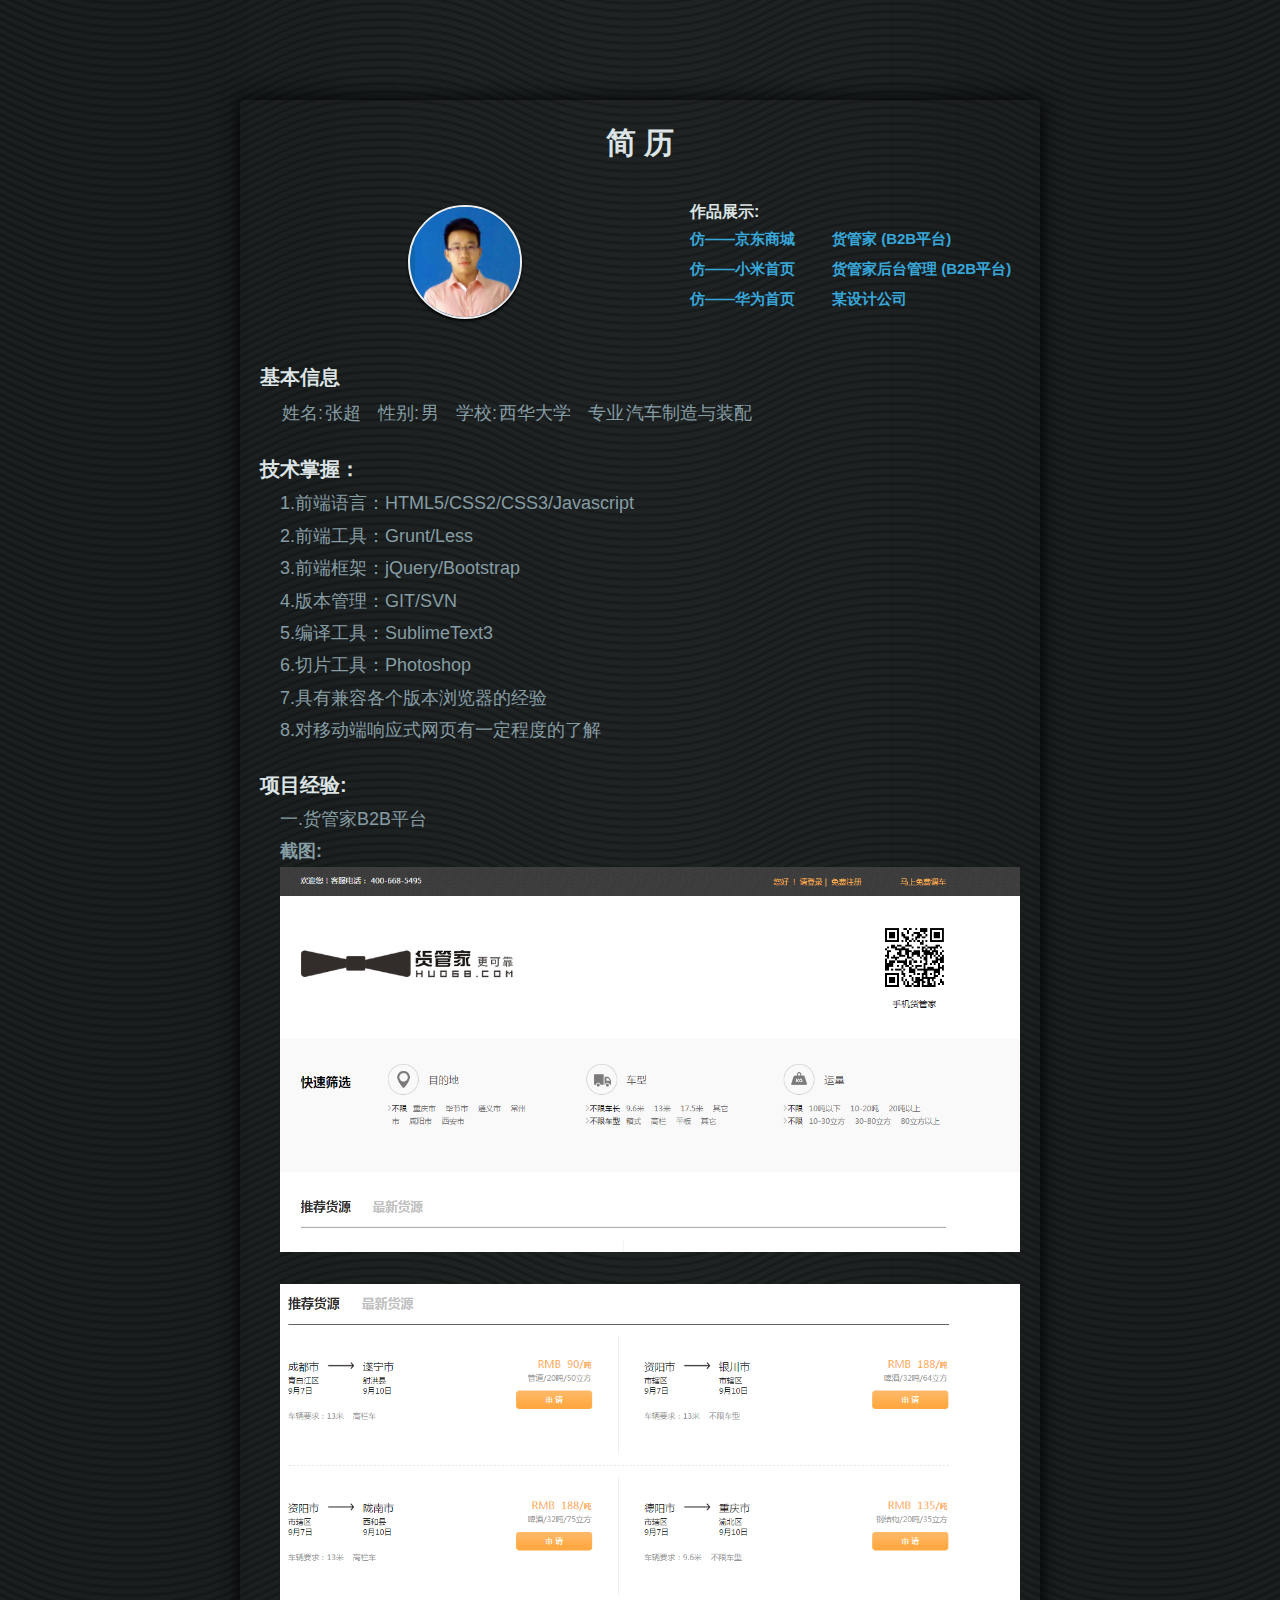
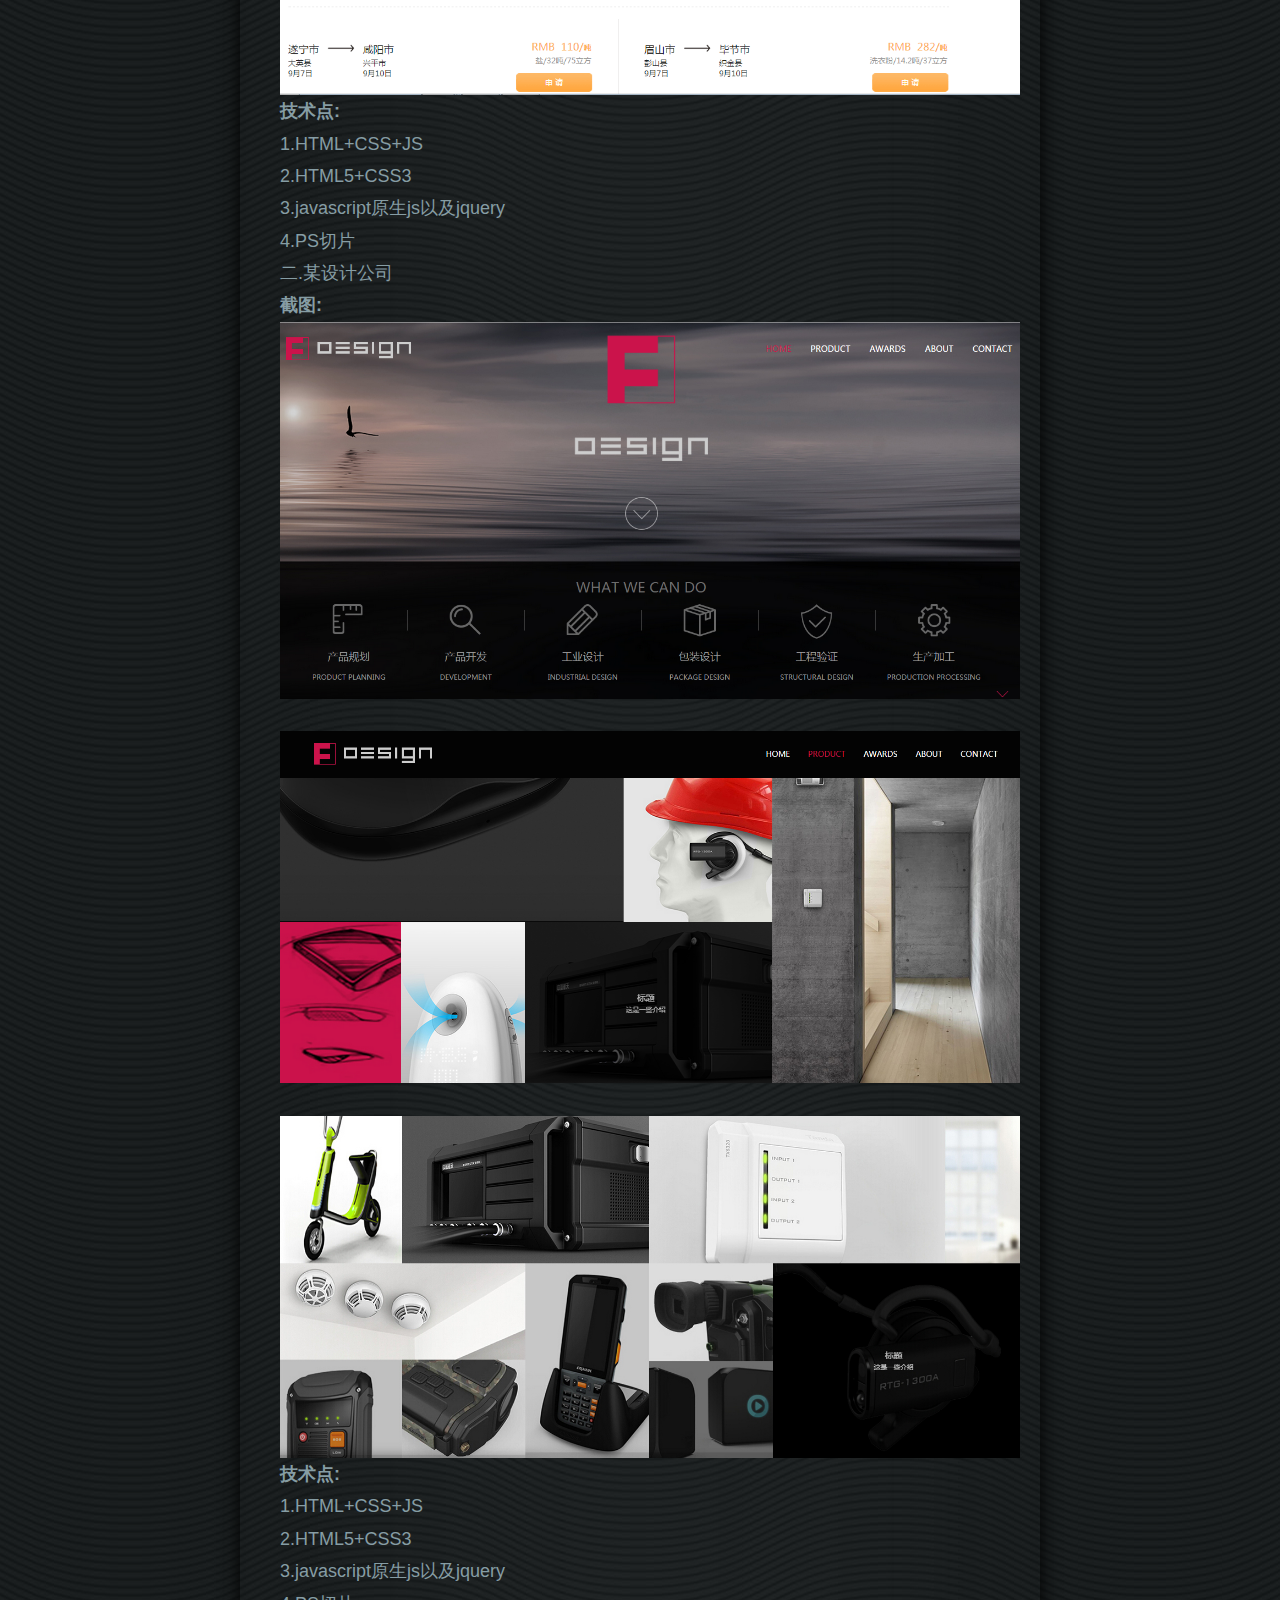
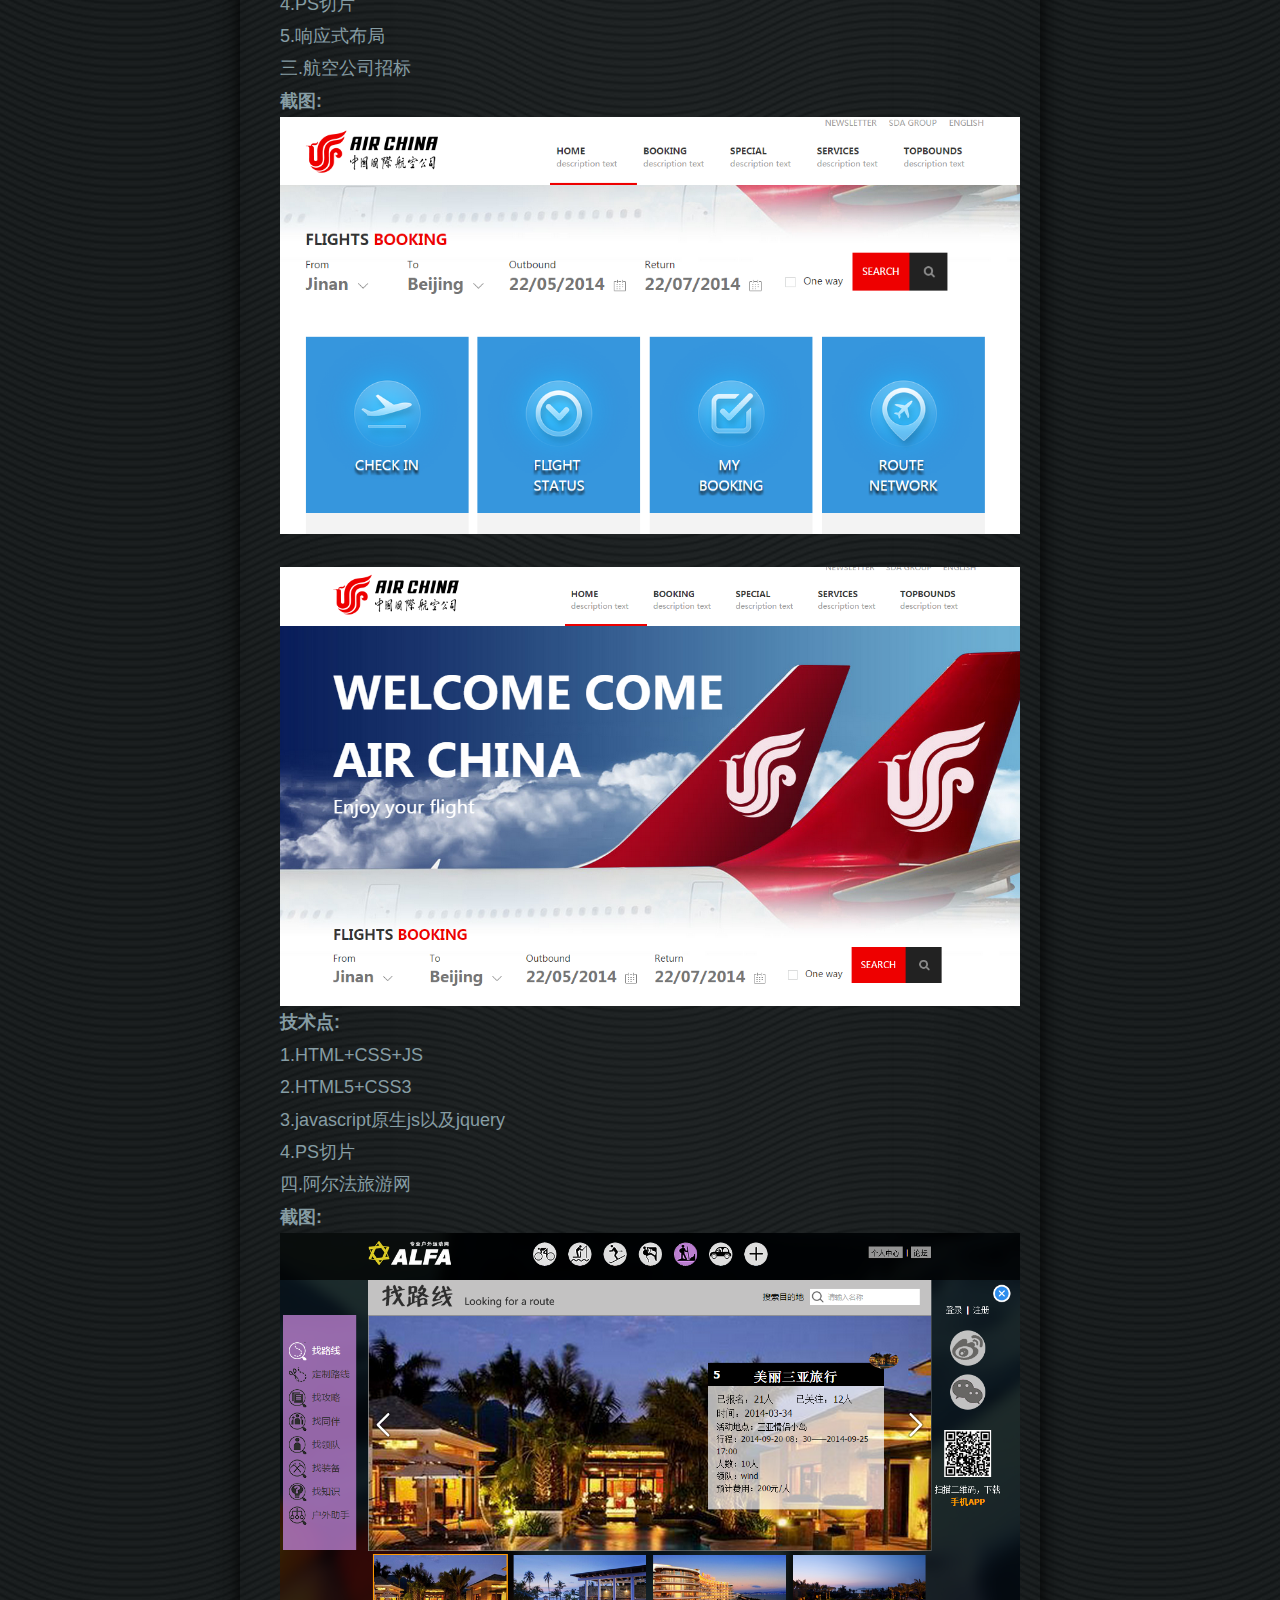
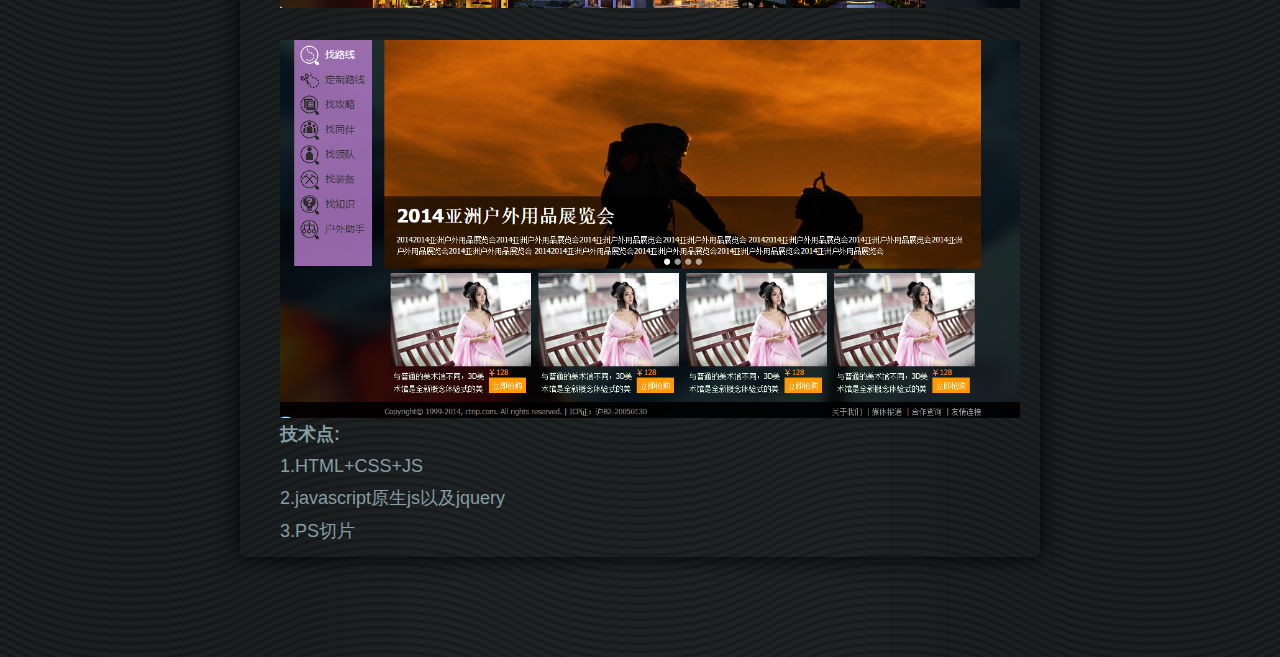
==== index.html @ 05c53ba4 "zhch的葛藤简历" ====
<!DOCTYPE html>
<html lang="en">

<head>
  <meta charset="UTF-8">
  <title> jonny张超--个人简历 </title>
  <link rel="shortcut icon" href="./img/www.ico">
  <link rel="stylesheet" href="./css/index.css"></head>
<body>
  <div class="conment">
  <h2 class="main-title text-center"> 简 历 </h2>
    <div class="top-outer">
      <div class="lside">
        <div class="photo-outer tran">
          <img class="myphoto" src="img/zhch.jpg" alt=""></div>
      </div>
      <div class="rside clearfix">
        <h4>作品展示:</h4>
        <dl class="zuo-list ">
          <dd class="l-item">
            <a class="tran" href="view/JD.html">仿——京东商城</a>
          </dd>
          <dd class="l-item">
            <a class="tran" href="view/m1.html">仿——小米首页</a>
          </dd>
          <dd class="l-item">
            <a class="tran" href="view/huawei.html">仿——华为首页</a>
          </dd>
        </dl>
         <dl class="right-list ">
           <dd class="l-item">
            <a class="tran" href="http://www.huo68.com/index.htm">货管家 (B2B平台)</a>
          </dd>
          <dd class="l-item">
            <a class="tran" href="http://www.huo68.com:8089/login.htm">货管家后台管理 (B2B平台)</a>
          </dd>
          <dd class="l-item">
            <a class="tran" href="view/FT.html">某设计公司</a>
          </dd>
        </dl>
      </div>
    </div>
    <div class="my-intr-content">
      <div class="base-info text">
        <h3>基本信息</h3>
        <table>
          <tr>
            <td>姓名:</td>
            <td>张超</td>
            <td>&nbsp&nbsp&nbsp性别:</td>
            <td>男</td>
            <td>&nbsp&nbsp&nbsp学校:</td>
            <td>西华大学</td>
            <td>&nbsp&nbsp&nbsp专业</td>
            <td>汽车制造与装配</td>
          </tr>
         <!--  <tr>
            <td>性别：</td>
            <td>男</td>
          </tr>
          <tr>
            <td>学校：</td>
            <td>西华大学</td>
          </tr>
          <tr>
            <td>专业：</td>
            <td>汽车制造与装配</td>
          </tr> -->
        </table>
      </div>
      <div class="skill-info text">
        <h3>技术掌握：</h3>
        <ul class="info-list">
          <li>1.前端语言：HTML5/CSS2/CSS3/Javascript</li>
          <li>2.前端工具：Grunt/Less</li>
          <li>3.前端框架：jQuery/Bootstrap</li>
          <li>4.版本管理：GIT/SVN</li>
          <li>5.编译工具：SublimeText3</li>
          <li>6.切片工具：Photoshop</li>
          <li>7.具有兼容各个版本浏览器的经验</li>
          <li>8.对移动端响应式网页有一定程度的了解</li>
        </ul>
      </div>
      <div class="project-info text">
        <h3>项目经验:</h3>
        <ul class="info-list">
          <li>
            一.货管家B2B平台
            <br> <strong>截图:</strong>
            <p><img src="./img/huo.png" alt=""> 
            <br>
            <img src="./img/huo1.png" alt=""></p> <strong>技术点:</strong>
            <p>1.HTML+CSS+JS <br>
            2.HTML5+CSS3 <br>
            3.javascript原生js以及jquery <br>
            4.PS切片</p>
          </li> 
           <li>
            二.某设计公司
            <br> <strong>截图:</strong>
            <p><img src="./img/F.png" alt=""> 
            <br>
            <img src="./img/F1.png" alt="">
            <br>
            <img src="./img/F2.jpg" alt=""></p> <strong>技术点:</strong>
            <p>1.HTML+CSS+JS <br>
            2.HTML5+CSS3 <br>
            3.javascript原生js以及jquery <br>
            4.PS切片<br>
            5.响应式布局
            </p>
          </li>
           <li>
            三.航空公司招标
            <br> <strong>截图:</strong>
            <p><img src="./img/e1.png" alt=""> 
            <br>
            <img src="./img/e2.png" alt=""></p> <strong>技术点:</strong>
            <p>1.HTML+CSS+JS <br>
            2.HTML5+CSS3 <br>
            3.javascript原生js以及jquery <br>
            4.PS切片</p>
          </li>
          <li>
            四.阿尔法旅游网<br>
            <strong>截图:</strong>
            <p>
            <img src="./img/e3.png" alt=""> 
            <br> 
            <img src="./img/e4.png" alt=""></p>
            <strong>技术点:</strong>
            <p>1.HTML+CSS+JS <br>
            2.javascript原生js以及jquery <br>
            3.PS切片
            </p>
          </li>
        </ul>
      </div>
    </div>
  </div>
  <script type="text/javascript" src="./js/index.js"></script>
</body>
</html>
---- css/index.css ----
* {
  padding: 0;
  margin: 0;
}
body {
  font-family: "Microsoft YaHei";
  background: url(../img/bg.jpg) center repeat;
  color: #869da4;
  font: 12px/1.5 Arial, Helvetica, sans-serif;
}
ul,
li,
ol,
dl,
dt,
dd {
  list-style: none;
}
h1,h2,h3,h4,h5,h6{
  color:#dde4e5;
}
h3{
  font-size: 20px;
}
h4{
  font-size: 16px;
}
.conment {
  position: relative;
  width: 800px;
  margin: 100px auto;
  position: relative;
 /* background: #fff;*/
 /* background: rgba(255, 255, 255, 0.8);*/
  border-radius: 5px;
  box-shadow: 0px 0px 20px #000;
}
.top-outer {
  overflow: hidden;
  /*padding-right: 200px;*/
  padding-right: 350px;

}
.lside {
  padding: 30px 0;
}
.rside {
  position: absolute;
  left: 450px;
  top: 100px;
  width: 360px;
}
.text {
  padding: 10px 20px 10px;
  font-size: 18px;
  font-weight: 500;
  line-height: 1.8;
}
.text ul{
  padding-left: 20px;
}
.text img{
  display: block;
  width: 100%;
  height: auto;
}
.text img:hover{


}
/* me */
.photo-outer {
  width: 110px;
  height: 110px;
  margin: 0 auto;
  border-radius: 100%;
  border: 2px solid #eeeeee;
  box-shadow: 0 2px 3px #000;
  overflow: hidden;
  background: #1066ae;
}
.photo-outer:hover{
  box-shadow: 0 0 10px #efe52d;
}
.tran{
  -webkit-transition:all 1s;
  -moz-transition:all 1s;
  transition:all 1s;
}
.tran:hover{
  -webkit-transition:all 1s;
  -moz-transition:all 1s;
  transition:all 1s;
}
.myphoto {
  display: block;
  width: 100%;
  padding-left: 5px;
  height: auto;
}


.rside h3 {
  padding: 30px 0 10px 0;
}
.rside .zuo-list {
  /*position: relative;
  padding: 5px 0 20px 20px;*/
  float: left;
  width: 142px;
}
.rside .right-list {
  /*position: relative;
  padding: 5px 0 20px 20px;*/
  float: left;
  width: 182px;
}
.rside .l-item {
  line-height: 2;
}
.rside .l-item a {
  text-decoration: none;
  font-size: 15px;
  color: #37a7da;
  font-weight: 600;
}
.rside .l-item a:hover {
  color: #ffffff;
}
.base-info table{
  padding-left: 20px;
}
.text-left{
  text-align:left;
}
.text-center{
text-align:center;
}
.text-right{
text-align:right;
}

.main-title{
padding:20px 0 10px;
font-size:30px;
}
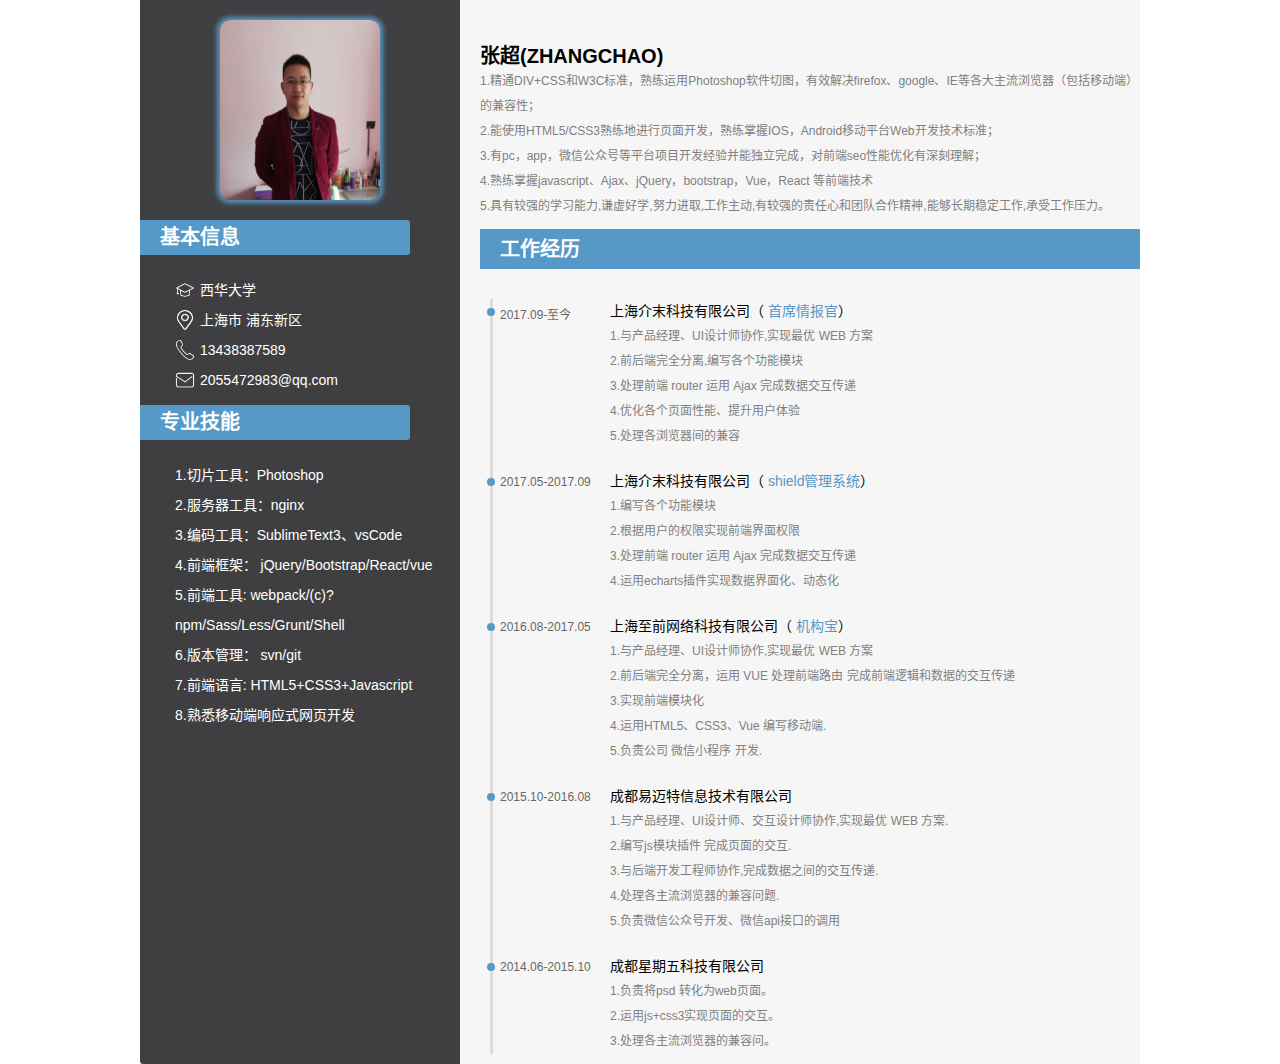
==== commit d22f864a: "update" ====
--- a/index.html
+++ b/index.html
@@ -1,143 +1,99 @@
-<!DOCTYPE html>
-<html lang="en">
-
-<head>
-  <meta charset="UTF-8">
-  <title> jonny张超--个人简历 </title>
-  <link rel="shortcut icon" href="./img/www.ico">
-  <link rel="stylesheet" href="./css/index.css"></head>
-<body>
-  <div class="conment">
-  <h2 class="main-title text-center"> 简 历 </h2>
-    <div class="top-outer">
-      <div class="lside">
-        <div class="photo-outer tran">
-          <img class="myphoto" src="img/zhch.jpg" alt=""></div>
-      </div>
-      <div class="rside clearfix">
-        <h4>作品展示:</h4>
-        <dl class="zuo-list ">
-          <dd class="l-item">
-            <a class="tran" href="view/JD.html">仿——京东商城</a>
-          </dd>
-          <dd class="l-item">
-            <a class="tran" href="view/m1.html">仿——小米首页</a>
-          </dd>
-          <dd class="l-item">
-            <a class="tran" href="view/huawei.html">仿——华为首页</a>
-          </dd>
-        </dl>
-         <dl class="right-list ">
-           <dd class="l-item">
-            <a class="tran" href="http://www.huo68.com/index.htm">货管家 (B2B平台)</a>
-          </dd>
-          <dd class="l-item">
-            <a class="tran" href="http://www.huo68.com:8089/login.htm">货管家后台管理 (B2B平台)</a>
-          </dd>
-          <dd class="l-item">
-            <a class="tran" href="view/FT.html">某设计公司</a>
-          </dd>
-        </dl>
-      </div>
-    </div>
-    <div class="my-intr-content">
-      <div class="base-info text">
-        <h3>基本信息</h3>
-        <table>
-          <tr>
-            <td>姓名:</td>
-            <td>张超</td>
-            <td>&nbsp&nbsp&nbsp性别:</td>
-            <td>男</td>
-            <td>&nbsp&nbsp&nbsp学校:</td>
-            <td>西华大学</td>
-            <td>&nbsp&nbsp&nbsp专业</td>
-            <td>汽车制造与装配</td>
-          </tr>
-         <!--  <tr>
-            <td>性别：</td>
-            <td>男</td>
-          </tr>
-          <tr>
-            <td>学校：</td>
-            <td>西华大学</td>
-          </tr>
-          <tr>
-            <td>专业：</td>
-            <td>汽车制造与装配</td>
-          </tr> -->
-        </table>
-      </div>
-      <div class="skill-info text">
-        <h3>技术掌握：</h3>
-        <ul class="info-list">
-          <li>1.前端语言：HTML5/CSS2/CSS3/Javascript</li>
-          <li>2.前端工具：Grunt/Less</li>
-          <li>3.前端框架：jQuery/Bootstrap</li>
-          <li>4.版本管理：GIT/SVN</li>
-          <li>5.编译工具：SublimeText3</li>
-          <li>6.切片工具：Photoshop</li>
-          <li>7.具有兼容各个版本浏览器的经验</li>
-          <li>8.对移动端响应式网页有一定程度的了解</li>
-        </ul>
-      </div>
-      <div class="project-info text">
-        <h3>项目经验:</h3>
-        <ul class="info-list">
-          <li>
-            一.货管家B2B平台
-            <br> <strong>截图:</strong>
-            <p><img src="./img/huo.png" alt=""> 
-            <br>
-            <img src="./img/huo1.png" alt=""></p> <strong>技术点:</strong>
-            <p>1.HTML+CSS+JS <br>
-            2.HTML5+CSS3 <br>
-            3.javascript原生js以及jquery <br>
-            4.PS切片</p>
-          </li> 
-           <li>
-            二.某设计公司
-            <br> <strong>截图:</strong>
-            <p><img src="./img/F.png" alt=""> 
-            <br>
-            <img src="./img/F1.png" alt="">
-            <br>
-            <img src="./img/F2.jpg" alt=""></p> <strong>技术点:</strong>
-            <p>1.HTML+CSS+JS <br>
-            2.HTML5+CSS3 <br>
-            3.javascript原生js以及jquery <br>
-            4.PS切片<br>
-            5.响应式布局
-            </p>
-          </li>
-           <li>
-            三.航空公司招标
-            <br> <strong>截图:</strong>
-            <p><img src="./img/e1.png" alt=""> 
-            <br>
-            <img src="./img/e2.png" alt=""></p> <strong>技术点:</strong>
-            <p>1.HTML+CSS+JS <br>
-            2.HTML5+CSS3 <br>
-            3.javascript原生js以及jquery <br>
-            4.PS切片</p>
-          </li>
-          <li>
-            四.阿尔法旅游网<br>
-            <strong>截图:</strong>
-            <p>
-            <img src="./img/e3.png" alt=""> 
-            <br> 
-            <img src="./img/e4.png" alt=""></p>
-            <strong>技术点:</strong>
-            <p>1.HTML+CSS+JS <br>
-            2.javascript原生js以及jquery <br>
-            3.PS切片
-            </p>
-          </li>
-        </ul>
-      </div>
-    </div>
-  </div>
-  <script type="text/javascript" src="./js/index.js"></script>
-</body>
-</html>
+<!DOCTYPE html>
+<html lang="zh-CN">
+
+<head>
+	<meta charset="UTF-8">
+	<meta content="width=device-width,initial-scale=1.0,maximum-scale=1.0,user-scalable=no" name="viewport">
+	<meta content="yes" name="apple-mobile-web-app-capable">
+	<meta content="black" name="apple-mobile-web-app-status-bar-style">
+	<meta content="telephone=no" name="format-detection">
+	<meta content="email=no" name="format-detection">
+	<meta http-equiv="X-UA-Compatible" content="ie=edge">
+	<title>个人简历-张超-前端开发工程师</title>
+	<link rel="stylesheet" href="./css/index.css">
+</head>
+
+<body>
+	<div class="wrap clearfix">
+		<div class="left">
+			<div class="user">
+				<img src="./images/zhch.jpg" alt="">
+			</div>
+			<h3>基本信息</h3>
+			<div class="info school">西华大学</div>
+			<div class="info adress">上海市 浦东新区</div>
+			<div class="info phone">13438387589</div>
+			<div class="info email">2055472983@qq.com</div>
+			<h3>专业技能</h3>
+			<ul>
+				<li>1.切片工具：Photoshop</li>
+				<li>2.服务器工具：nginx</li>
+				<li>3.编码工具：SublimeText3、vsCode</li>
+				<li>4.前端框架： jQuery/Bootstrap/React/vue</li>
+				<li>5.前端工具: webpack/(c)?npm/Sass/Less/Grunt/Shell</li>
+				<li>6.版本管理： svn/git</li>
+				<li>7.前端语言: HTML5+CSS3+Javascript</li>
+				<li>8.熟悉移动端响应式网页开发</li>
+			</ul>
+		</div>
+		<div class="right">
+			<h2>张超(ZHANGCHAO)</h2>
+			<p>1.精通DIV+CSS和W3C标准，熟练运用Photoshop软件切图，有效解决firefox、google、IE等各大主流浏览器（包括移动端）的兼容性；</p>
+			<p>2.能使用HTML5/CSS3熟练地进行页面开发，熟练掌握IOS，Android移动平台Web开发技术标准；</p>
+			<p>3.有pc，app，微信公众号等平台项目开发经验并能独立完成，对前端seo性能优化有深刻理解；</p>
+			<p>4.熟练掌握javascript、Ajax、jQuery，bootstrap，Vue，React 等前端技术 </p>
+			<p>5.具有较强的学习能力,谦虚好学,努力进取,工作主动,有较强的责任心和团队合作精神,能够长期稳定工作,承受工作压力。</p>
+			<h3>工作经历</h3>
+			<div class="experience">
+				<div class="vertical"></div>
+				<div class="items">
+					<time>2017.09-至今</time>
+					<p class="title">上海介末科技有限公司（
+						<a href="https://cio.group/">首席情报官</a>）</p>
+					<p>1.与产品经理、UI设计师协作,实现最优 WEB 方案</p>
+					<p>2.前后端完全分离,编写各个功能模块</p>
+					<p>3.处理前端 router 运用 Ajax 完成数据交互传递</p>
+					<p>4.优化各个页面性能、提升用户体验</p>
+					<p>5.处理各浏览器间的兼容</p>
+				</div>
+				<div class="items">
+					<time>2017.05-2017.09</time>
+					<p class="title">上海介末科技有限公司（
+						<a href="https://shield.gemdata.net/login">shield管理系统</a>）</p>
+					<p>1.编写各个功能模块</p>
+					<p>2.根据用户的权限实现前端界面权限</p>
+					<p>3.处理前端 router 运用 Ajax 完成数据交互传递</p>
+					<p>4.运用echarts插件实现数据界面化、动态化</p>
+				</div>
+				<div class="items">
+					<time>2016.08-2017.05</time>
+					<p class="title">上海至前网络科技有限公司（
+						<a href="http://www.51jigoubao.com/jgb-web/index">机构宝</a>）</p>
+					<p>1.与产品经理、UI设计师协作,实现最优 WEB 方案</p>
+					<p>2.前后端完全分离，运用 VUE 处理前端路由 完成前端逻辑和数据的交互传递</p>
+					<p>3.实现前端模块化</p>
+					<p>4.运用HTML5、CSS3、Vue 编写移动端.</p>
+					<p>5.负责公司 微信小程序 开发.</p>
+			</div>
+			<div class="items">
+				<time>2015.10-2016.08</time>
+				<p class="title">成都易迈特信息技术有限公司</p>
+				<p>1.与产品经理、UI设计师、交互设计师协作,实现最优 WEB 方案.</p> 
+				<p>2.编写js模块插件 完成页面的交互.</p> 
+				<p>3.与后端开发工程师协作,完成数据之间的交互传递.</p> 
+				<p>4.处理各主流浏览器的兼容问题.</p>
+				<p>5.负责微信公众号开发、微信api接口的调用</p>
+			</div>
+			<div class="items">
+				<time>2014.06-2015.10</time>
+				<p class="title">成都星期五科技有限公司</p>
+				<p>1.负责将psd 转化为web页面。</p>
+				<p>2.运用js+css3实现页面的交互。</p>
+				<p>3.处理各主流浏览器的兼容问。</p>
+			</div>
+		</div>
+	</div>
+	</div>
+</body>
+
+</html>--- a/css/index.css
+++ b/css/index.css
@@ -2,145 +2,328 @@
   padding: 0;
   margin: 0;
 }
+.clearfix {
+  zoom: 1;
+}
+.clearfix:after {
+  display: block;
+  content: '';
+  height: 0;
+  clear: both;
+}
 body {
-  font-family: "Microsoft YaHei";
-  background: url(../img/bg.jpg) center repeat;
-  color: #869da4;
-  font: 12px/1.5 Arial, Helvetica, sans-serif;
-}
-ul,
-li,
-ol,
-dl,
-dt,
-dd {
-  list-style: none;
-}
-h1,h2,h3,h4,h5,h6{
-  color:#dde4e5;
-}
-h3{
+  font-size: 12px;
+  font-family: 'Microsoft YaHei', 'Helvetica Neue', Helvetica, 'PingFang SC', sans-serif;
+}
+.wrap {
+  width: 1000px;
+  margin: 0px auto;
+  border-radius: 3px;
+  background: #3f3f41;
+}
+.wrap .left {
+  width: 320px;
+  float: left;
+  background: #3f3f41;
+  height: 100vh;
+}
+.wrap .left .user {
+  border-radius: 10px;
+  width: 160px;
+  height: 180px;
+  margin: 20px auto;
+  box-shadow: 0px 0px 5px 3px #5698c7;
+  overflow: hidden;
+}
+.wrap .left .user img {
+  width: 100%;
+  height: 100%;
+}
+.wrap .left h3 {
+  background: #5698c7;
+  font-weight: bold;
+  width: 250px;
+  padding-left: 20px;
+  color: #ffffff;
   font-size: 20px;
-}
-h4{
-  font-size: 16px;
-}
-.conment {
+  line-height: 35px;
+  margin-bottom: 20px;
+  margin-top: 10px;
+  border-top-right-radius: 3px;
+  border-bottom-right-radius: 3px;
+}
+.wrap .left .info {
+  padding-left: 60px;
+  line-height: 30px;
+  color: #ffffff;
+  font-size: 14px;
+}
+.wrap .left .info.school {
+  background: url('../images/school.png') no-repeat;
+  background-size: 20px 20px;
+  background-position: 35px 5px;
+}
+.wrap .left .info.career {
+  background: url('../images/career.png') no-repeat;
+  background-size: 20px 20px;
+  background-position: 35px 5px;
+}
+.wrap .left .info.adress {
+  background: url('../images/adress.png') no-repeat;
+  background-size: 20px 20px;
+  background-position: 35px 5px;
+}
+.wrap .left .info.phone {
+  background: url('../images/phone.png') no-repeat;
+  background-size: 20px 20px;
+  background-position: 35px 5px;
+}
+.wrap .left .info.email {
+  background: url('../images/email.png') no-repeat;
+  background-size: 20px 20px;
+  background-position: 35px 5px;
+}
+.wrap .left li {
+  padding-left: 35px;
+  line-height: 30px;
+  color: #ffffff;
+  font-size: 14px;
+}
+.wrap .right {
+  width: 680px;
+  min-height: 100vh;
+  float: left;
+  box-sizing: border-box;
+  padding-top: 40px;
+  background: #f6f6f6;
+  padding-left: 20px;
+}
+.wrap .right h2 {
+  font-size: 20px;
+  color: #000000;
+}
+.wrap .right p {
+  line-height: 25px;
+  font-size: 12px;
+  color: #808080;
+}
+.wrap .right h3 {
+  background: #5698c7;
+  font-weight: bold;
+  padding-left: 20px;
+  color: #ffffff;
+  font-size: 20px;
+  line-height: 40px;
+  margin-bottom: 30px;
+  margin-top: 10px;
+}
+.wrap .right .experience {
   position: relative;
-  width: 800px;
-  margin: 100px auto;
+}
+.wrap .right .experience .vertical {
+  width: 3px;
+  height: 100%;
+  background: #ddd;
+  position: absolute;
+  left: 10px;
+  top: 0;
+}
+.wrap .right .experience .items {
+  padding-left: 130px;
   position: relative;
- /* background: #fff;*/
- /* background: rgba(255, 255, 255, 0.8);*/
-  border-radius: 5px;
-  box-shadow: 0px 0px 20px #000;
-}
-.top-outer {
-  overflow: hidden;
-  /*padding-right: 200px;*/
-  padding-right: 350px;
-
-}
-.lside {
-  padding: 30px 0;
-}
-.rside {
+  margin-top: 20px;
+  margin-bottom: 10px;
+}
+.wrap .right .experience .items .title {
+  color: #000;
+  font-size: 14px;
+}
+.wrap .right .experience .items .title a {
+  color: #5698c7;
+  text-decoration: none;
+}
+.wrap .right .experience .items .title a:hover {
+  text-decoration: underline;
+}
+.wrap .right .experience .items time {
   position: absolute;
-  left: 450px;
-  top: 100px;
-  width: 360px;
-}
-.text {
-  padding: 10px 20px 10px;
-  font-size: 18px;
-  font-weight: 500;
-  line-height: 1.8;
-}
-.text ul{
-  padding-left: 20px;
-}
-.text img{
+  left: 20px;
+  top: 6px;
+  color: #666;
+}
+.wrap .right .experience .items time:before {
+  content: ' ';
   display: block;
-  width: 100%;
-  height: auto;
-}
-.text img:hover{
-
-
-}
-/* me */
-.photo-outer {
-  width: 110px;
-  height: 110px;
-  margin: 0 auto;
+  width: 8px;
+  height: 8px;
   border-radius: 100%;
-  border: 2px solid #eeeeee;
-  box-shadow: 0 2px 3px #000;
-  overflow: hidden;
-  background: #1066ae;
-}
-.photo-outer:hover{
-  box-shadow: 0 0 10px #efe52d;
-}
-.tran{
-  -webkit-transition:all 1s;
-  -moz-transition:all 1s;
-  transition:all 1s;
-}
-.tran:hover{
-  -webkit-transition:all 1s;
-  -moz-transition:all 1s;
-  transition:all 1s;
-}
-.myphoto {
-  display: block;
-  width: 100%;
-  padding-left: 5px;
-  height: auto;
-}
-
-
-.rside h3 {
-  padding: 30px 0 10px 0;
-}
-.rside .zuo-list {
-  /*position: relative;
-  padding: 5px 0 20px 20px;*/
-  float: left;
-  width: 142px;
-}
-.rside .right-list {
-  /*position: relative;
-  padding: 5px 0 20px 20px;*/
-  float: left;
-  width: 182px;
-}
-.rside .l-item {
-  line-height: 2;
-}
-.rside .l-item a {
-  text-decoration: none;
-  font-size: 15px;
-  color: #37a7da;
-  font-weight: 600;
-}
-.rside .l-item a:hover {
-  color: #ffffff;
-}
-.base-info table{
-  padding-left: 20px;
-}
-.text-left{
-  text-align:left;
-}
-.text-center{
-text-align:center;
-}
-.text-right{
-text-align:right;
-}
-
-.main-title{
-padding:20px 0 10px;
-font-size:30px;
-}
+  background: #5698c7;
+  position: absolute;
+  left: -13px;
+  top: 3px;
+}
+@media screen and (max-width: 414px) {
+  .wrap {
+    width: 100%;
+    margin: 0px;
+    border-radius: 3px;
+    background: #3f3f41;
+  }
+  .wrap .left {
+    background: #3f3f41;
+    width: 100%;
+    height: auto;
+    padding-bottom: 20px;
+  }
+  .wrap .left .user {
+    border-radius: 100%;
+    width: 80px;
+    height: 80px;
+    margin: 20px auto;
+    box-shadow: 0px 0px 5px 3px #5698c7;
+    overflow: hidden;
+  }
+  .wrap .left .user img {
+    width: 100%;
+    height: 100%;
+  }
+  .wrap .left h3 {
+    background: #5698c7;
+    font-weight: bold;
+    width: 100%;
+    padding-left: 1rem;
+    color: #ffffff;
+    font-size: 1.1rem;
+    line-height: 2rem;
+    margin-bottom: 20px;
+    margin-top: 10px;
+    border-top-right-radius: 3px;
+    border-bottom-right-radius: 3px;
+    box-sizing: border-box;
+  }
+  .wrap .left .info {
+    padding-left: 3rem;
+    line-height: 2rem;
+    color: #ffffff;
+    font-size: 1rem;
+  }
+  .wrap .left .info.school {
+    background: url('../images/school.png') no-repeat;
+    background-size: 1.2rem 1.2rem;
+    background-position: 1rem 5px;
+  }
+  .wrap .left .info.career {
+    background: url('../images/career.png') no-repeat;
+    background-size: 1.2rem 1.2rem;
+    background-position: 1rem 5px;
+  }
+  .wrap .left .info.adress {
+    background: url('../images/adress.png') no-repeat;
+    background-size: 1.2rem 1.2rem;
+    background-position: 1rem 5px;
+  }
+  .wrap .left .info.phone {
+    background: url('../images/phone.png') no-repeat;
+    background-size: 1.2rem 1.2rem;
+    background-position: 1rem 5px;
+  }
+  .wrap .left .info.email {
+    background: url('../images/email.png') no-repeat;
+    background-size: 1.2rem 1.2rem;
+    background-position: 1rem 5px;
+  }
+  .wrap .left li {
+    padding-left: 1.2rem;
+    line-height: 2rem;
+    color: #ffffff;
+    font-size: 1rem;
+  }
+  .wrap .right {
+    padding: 0;
+    padding-top: 1rem;
+    background: #f6f6f6;
+    width: 100%;
+  }
+  .wrap .right h2 {
+    font-size: 20px;
+    color: #000000;
+    display: none;
+  }
+  .wrap .right p {
+    line-height: 1.5rem;
+    font-size: .8rem;
+    color: #808080;
+    display: none;
+  }
+  .wrap .right h3 {
+    background: #5698c7;
+    font-weight: bold;
+    width: 100%;
+    color: #ffffff;
+    font-size: 1.1rem;
+    line-height: 2rem;
+    margin-bottom: 5px;
+    margin-top: 5px;
+    padding-left: .5rem;
+    box-sizing: border-box;
+  }
+  .wrap .right .experience {
+    position: relative;
+  }
+  .wrap .right .experience .vertical {
+    width: 3px;
+    height: 100%;
+    background: #ddd;
+    position: absolute;
+    left: 10px;
+    top: 0;
+  }
+  .wrap .right .experience .items {
+    padding-left: 3rem;
+    position: relative;
+    margin-top: 20px;
+    margin-bottom: 10px;
+    padding-top: 2rem;
+  }
+  .wrap .right .experience .items p {
+    display: block;
+  }
+  .wrap .right .experience .items .title {
+    color: #000;
+    font-size: 14px;
+  }
+  .wrap .right .experience .items .title a {
+    color: #5698c7;
+    text-decoration: none;
+  }
+  .wrap .right .experience .items .title a:hover {
+    text-decoration: underline;
+  }
+  .wrap .right .experience .items time {
+    position: absolute;
+    left: 20px;
+    top: 6px;
+    color: #666;
+  }
+  .wrap .right .experience .items time:before {
+    content: ' ';
+    display: block;
+    width: 8px;
+    height: 8px;
+    border-radius: 100%;
+    background: #5698c7;
+    position: absolute;
+    left: -13px;
+    top: 3px;
+  }
+}
+@media screen and (min-width: 320px) {
+  html {
+    font-size: 14px;
+  }
+}
+@media screen and (min-width: 360px) {
+  html {
+    font-size: 16px;
+  }
+}
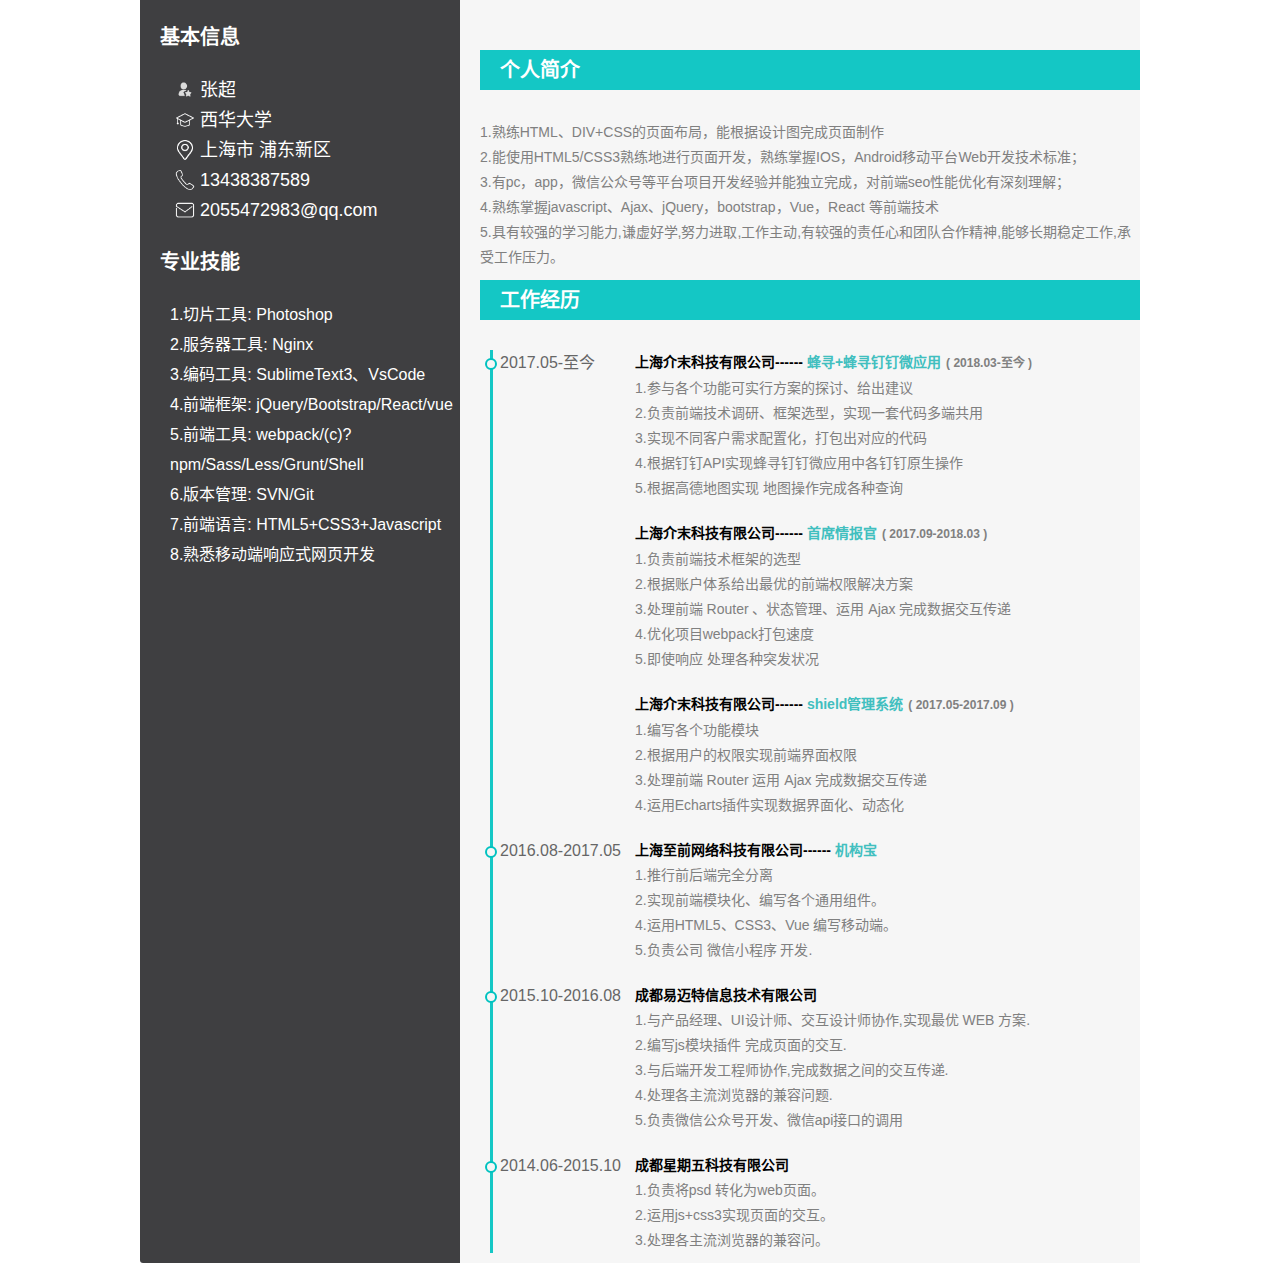
==== commit 2e99470e: "update" ====
--- a/index.html
+++ b/index.html
@@ -16,63 +16,73 @@
 <body>
 	<div class="wrap clearfix">
 		<div class="left">
-			<div class="user">
-				<img src="./images/zhch.jpg" alt="">
-			</div>
 			<h3>基本信息</h3>
+			<div class="info name">张超</div>
 			<div class="info school">西华大学</div>
 			<div class="info adress">上海市 浦东新区</div>
 			<div class="info phone">13438387589</div>
 			<div class="info email">2055472983@qq.com</div>
 			<h3>专业技能</h3>
 			<ul>
-				<li>1.切片工具：Photoshop</li>
-				<li>2.服务器工具：nginx</li>
-				<li>3.编码工具：SublimeText3、vsCode</li>
-				<li>4.前端框架： jQuery/Bootstrap/React/vue</li>
+				<li>1.切片工具: Photoshop</li>
+				<li>2.服务器工具: Nginx</li>
+				<li>3.编码工具: SublimeText3、VsCode</li>
+				<li>4.前端框架: jQuery/Bootstrap/React/vue</li>
 				<li>5.前端工具: webpack/(c)?npm/Sass/Less/Grunt/Shell</li>
-				<li>6.版本管理： svn/git</li>
-				<li>7.前端语言: HTML5+CSS3+Javascript</li>
+				<li>6.版本管理: SVN/Git</li>
+				<li>7.前端语言:  HTML5+CSS3+Javascript</li>
 				<li>8.熟悉移动端响应式网页开发</li>
 			</ul>
 		</div>
 		<div class="right">
-			<h2>张超(ZHANGCHAO)</h2>
-			<p>1.精通DIV+CSS和W3C标准，熟练运用Photoshop软件切图，有效解决firefox、google、IE等各大主流浏览器（包括移动端）的兼容性；</p>
+			<h3>个人简介</h3>
+			<div class="intro">
+			<p>1.熟练HTML、DIV+CSS的页面布局，能根据设计图完成页面制作</p>
 			<p>2.能使用HTML5/CSS3熟练地进行页面开发，熟练掌握IOS，Android移动平台Web开发技术标准；</p>
 			<p>3.有pc，app，微信公众号等平台项目开发经验并能独立完成，对前端seo性能优化有深刻理解；</p>
 			<p>4.熟练掌握javascript、Ajax、jQuery，bootstrap，Vue，React 等前端技术 </p>
 			<p>5.具有较强的学习能力,谦虚好学,努力进取,工作主动,有较强的责任心和团队合作精神,能够长期稳定工作,承受工作压力。</p>
-			<h3>工作经历</h3>
+		
+		</div>
+		<h3>工作经历</h3>
 			<div class="experience">
 				<div class="vertical"></div>
 				<div class="items">
-					<time>2017.09-至今</time>
-					<p class="title">上海介末科技有限公司（
-						<a href="https://cio.group/">首席情报官</a>）</p>
-					<p>1.与产品经理、UI设计师协作,实现最优 WEB 方案</p>
-					<p>2.前后端完全分离,编写各个功能模块</p>
-					<p>3.处理前端 router 运用 Ajax 完成数据交互传递</p>
-					<p>4.优化各个页面性能、提升用户体验</p>
-					<p>5.处理各浏览器间的兼容</p>
+					<time>2017.05-至今</time>
+					<p class="title">上海介末科技有限公司------
+						<a href="https://biz.work/">蜂寻+蜂寻钉钉微应用</a><span>( 2018.03-至今 )</span></p>
+					<p>1.参与各个功能可实行方案的探讨、给出建议</p>
+					<p>2.负责前端技术调研、框架选型，实现一套代码多端共用</p>
+					<p>3.实现不同客户需求配置化，打包出对应的代码</p>
+					<p>4.根据钉钉API实现蜂寻钉钉微应用中各钉钉原生操作</p>
+					<p>5.根据高德地图实现 地图操作完成各种查询</p>
 				</div>
 				<div class="items">
-					<time>2017.05-2017.09</time>
-					<p class="title">上海介末科技有限公司（
-						<a href="https://shield.gemdata.net/login">shield管理系统</a>）</p>
+					<!-- <time>2017.09-2018.03</time> -->
+					<p class="title">上海介末科技有限公司------
+						<a href="https://cio.group/">首席情报官</a><span>( 2017.09-2018.03 )</span></p>
+					<p>1.负责前端技术框架的选型</p>
+					<p>2.根据账户体系给出最优的前端权限解决方案 </p>
+					<p>3.处理前端 Router 、状态管理、运用 Ajax 完成数据交互传递</p>
+					<p>4.优化项目webpack打包速度</p>
+					<p>5.即使响应 处理各种突发状况</p>
+				</div>
+				<div class="items">
+					<!-- <time>2017.05-2017.09</time> -->
+					<p class="title">上海介末科技有限公司------
+						<a href="https://shield.gemdata.net/login">shield管理系统</a><span>( 2017.05-2017.09 )</span></p>
 					<p>1.编写各个功能模块</p>
 					<p>2.根据用户的权限实现前端界面权限</p>
-					<p>3.处理前端 router 运用 Ajax 完成数据交互传递</p>
-					<p>4.运用echarts插件实现数据界面化、动态化</p>
+					<p>3.处理前端 Router 运用 Ajax 完成数据交互传递</p>
+					<p>4.运用Echarts插件实现数据界面化、动态化</p>
 				</div>
 				<div class="items">
 					<time>2016.08-2017.05</time>
-					<p class="title">上海至前网络科技有限公司（
-						<a href="http://www.51jigoubao.com/jgb-web/index">机构宝</a>）</p>
-					<p>1.与产品经理、UI设计师协作,实现最优 WEB 方案</p>
-					<p>2.前后端完全分离，运用 VUE 处理前端路由 完成前端逻辑和数据的交互传递</p>
-					<p>3.实现前端模块化</p>
-					<p>4.运用HTML5、CSS3、Vue 编写移动端.</p>
+					<p class="title">上海至前网络科技有限公司------
+						<a href="http://www.51jigoubao.com/jgb-web/index">机构宝</a></p>
+					<p>1.推行前后端完全分离</p>
+					<p>2.实现前端模块化、编写各个通用组件。</p>
+					<p>4.运用HTML5、CSS3、Vue 编写移动端。</p>
 					<p>5.负责公司 微信小程序 开发.</p>
 			</div>
 			<div class="items">
--- a/css/index.css
+++ b/css/index.css
@@ -12,7 +12,7 @@
   clear: both;
 }
 body {
-  font-size: 12px;
+  font-size: 16px;
   font-family: 'Microsoft YaHei', 'Helvetica Neue', Helvetica, 'PingFang SC', sans-serif;
 }
 .wrap {
@@ -40,7 +40,6 @@
   height: 100%;
 }
 .wrap .left h3 {
-  background: #5698c7;
   font-weight: bold;
   width: 250px;
   padding-left: 20px;
@@ -48,7 +47,7 @@
   font-size: 20px;
   line-height: 35px;
   margin-bottom: 20px;
-  margin-top: 10px;
+  margin-top: 20px;
   border-top-right-radius: 3px;
   border-bottom-right-radius: 3px;
 }
@@ -56,7 +55,12 @@
   padding-left: 60px;
   line-height: 30px;
   color: #ffffff;
-  font-size: 14px;
+  font-size: 18px;
+}
+.wrap .left .info.name {
+  background: url('../images/name.png') no-repeat;
+  background-size: 20px 20px;
+  background-position: 35px 5px;
 }
 .wrap .left .info.school {
   background: url('../images/school.png') no-repeat;
@@ -84,10 +88,10 @@
   background-position: 35px 5px;
 }
 .wrap .left li {
-  padding-left: 35px;
+  padding-left: 30px;
   line-height: 30px;
   color: #ffffff;
-  font-size: 14px;
+  font-size: 16px;
 }
 .wrap .right {
   width: 680px;
@@ -104,11 +108,14 @@
 }
 .wrap .right p {
   line-height: 25px;
-  font-size: 12px;
+  font-size: 14px;
   color: #808080;
 }
+.wrap .right .intro {
+  line-height: 30px;
+}
 .wrap .right h3 {
-  background: #5698c7;
+  background: rgba(0, 194, 192, 0.92);
   font-weight: bold;
   padding-left: 20px;
   color: #ffffff;
@@ -123,13 +130,13 @@
 .wrap .right .experience .vertical {
   width: 3px;
   height: 100%;
-  background: #ddd;
+  background: rgba(0, 194, 192, 0.92);
   position: absolute;
   left: 10px;
   top: 0;
 }
 .wrap .right .experience .items {
-  padding-left: 130px;
+  padding-left: 155px;
   position: relative;
   margin-top: 20px;
   margin-bottom: 10px;
@@ -137,19 +144,26 @@
 .wrap .right .experience .items .title {
   color: #000;
   font-size: 14px;
+  font-weight: bold;
 }
 .wrap .right .experience .items .title a {
-  color: #5698c7;
+  color: #41bfbf;
   text-decoration: none;
 }
 .wrap .right .experience .items .title a:hover {
   text-decoration: underline;
+}
+.wrap .right .experience .items .title span {
+  font-size: 12px;
+  color: #808080;
+  margin-left: 5px;
 }
 .wrap .right .experience .items time {
   position: absolute;
   left: 20px;
-  top: 6px;
+  top: 0px;
   color: #666;
+  line-height: 25px;
 }
 .wrap .right .experience .items time:before {
   content: ' ';
@@ -157,10 +171,11 @@
   width: 8px;
   height: 8px;
   border-radius: 100%;
-  background: #5698c7;
+  background: #f6f6f6;
   position: absolute;
-  left: -13px;
-  top: 3px;
+  border: 2px solid #00c2c0;
+  left: -15px;
+  top: 8px;
 }
 @media screen and (max-width: 414px) {
   .wrap {
@@ -180,7 +195,7 @@
     width: 80px;
     height: 80px;
     margin: 20px auto;
-    box-shadow: 0px 0px 5px 3px #5698c7;
+    box-shadow: 0px 0px 5px 3px rgba(0, 194, 192, 0.92);
     overflow: hidden;
   }
   .wrap .left .user img {
@@ -188,7 +203,7 @@
     height: 100%;
   }
   .wrap .left h3 {
-    background: #5698c7;
+    background: rgba(0, 194, 192, 0.92);
     font-weight: bold;
     width: 100%;
     padding-left: 1rem;
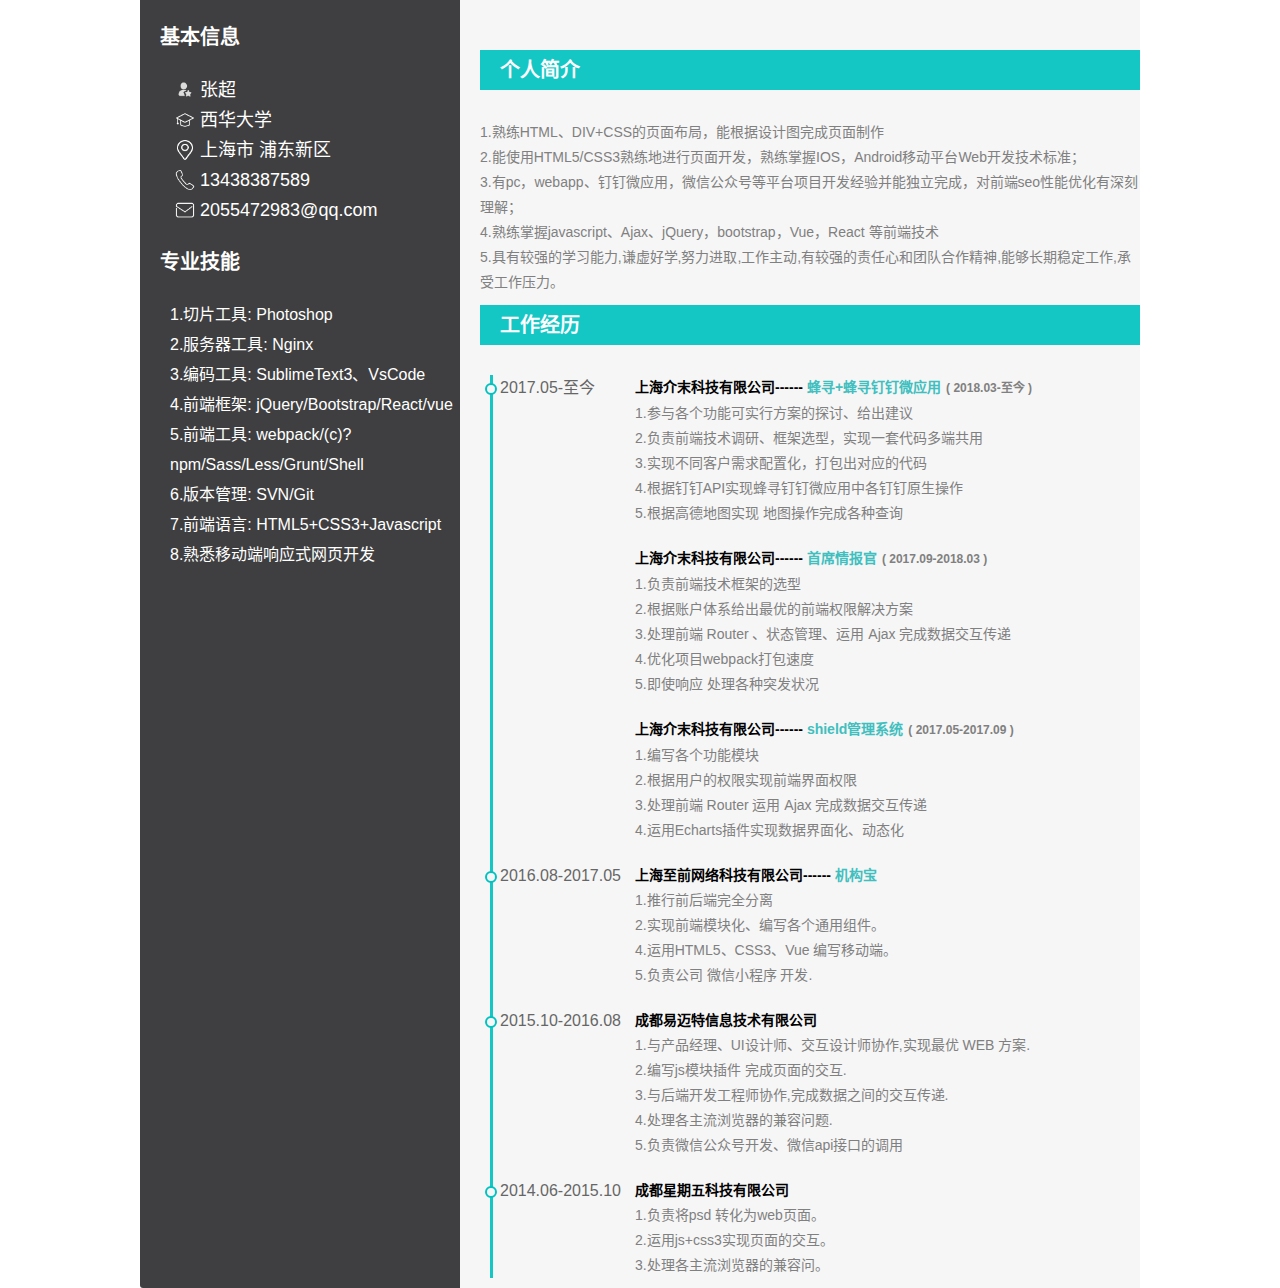
==== commit d198f1c0: "update" ====
--- a/index.html
+++ b/index.html
@@ -39,7 +39,7 @@
 			<div class="intro">
 			<p>1.熟练HTML、DIV+CSS的页面布局，能根据设计图完成页面制作</p>
 			<p>2.能使用HTML5/CSS3熟练地进行页面开发，熟练掌握IOS，Android移动平台Web开发技术标准；</p>
-			<p>3.有pc，app，微信公众号等平台项目开发经验并能独立完成，对前端seo性能优化有深刻理解；</p>
+			<p>3.有pc，webapp、钉钉微应用，微信公众号等平台项目开发经验并能独立完成，对前端seo性能优化有深刻理解；</p>
 			<p>4.熟练掌握javascript、Ajax、jQuery，bootstrap，Vue，React 等前端技术 </p>
 			<p>5.具有较强的学习能力,谦虚好学,努力进取,工作主动,有较强的责任心和团队合作精神,能够长期稳定工作,承受工作压力。</p>
 		
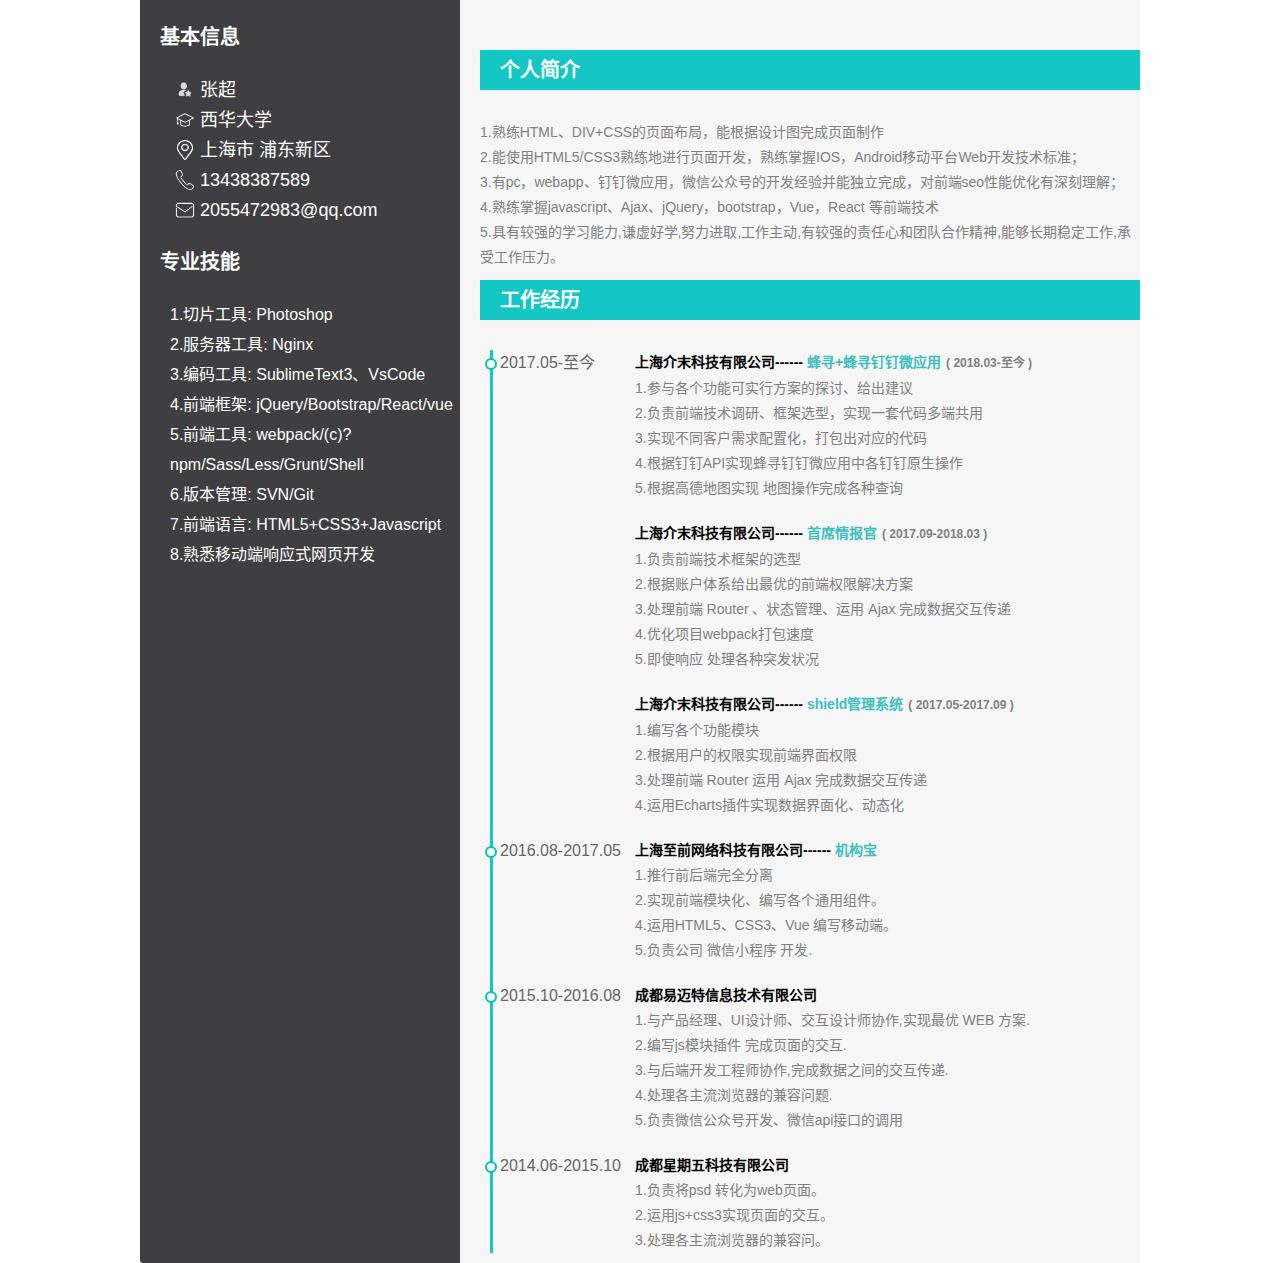
==== commit fb4694d8: "update" ====
--- a/index.html
+++ b/index.html
@@ -39,7 +39,7 @@
 			<div class="intro">
 			<p>1.熟练HTML、DIV+CSS的页面布局，能根据设计图完成页面制作</p>
 			<p>2.能使用HTML5/CSS3熟练地进行页面开发，熟练掌握IOS，Android移动平台Web开发技术标准；</p>
-			<p>3.有pc，webapp、钉钉微应用，微信公众号等平台项目开发经验并能独立完成，对前端seo性能优化有深刻理解；</p>
+			<p>3.有pc，webapp、钉钉微应用，微信公众号的开发经验并能独立完成，对前端seo性能优化有深刻理解；</p>
 			<p>4.熟练掌握javascript、Ajax、jQuery，bootstrap，Vue，React 等前端技术 </p>
 			<p>5.具有较强的学习能力,谦虚好学,努力进取,工作主动,有较强的责任心和团队合作精神,能够长期稳定工作,承受工作压力。</p>
 		
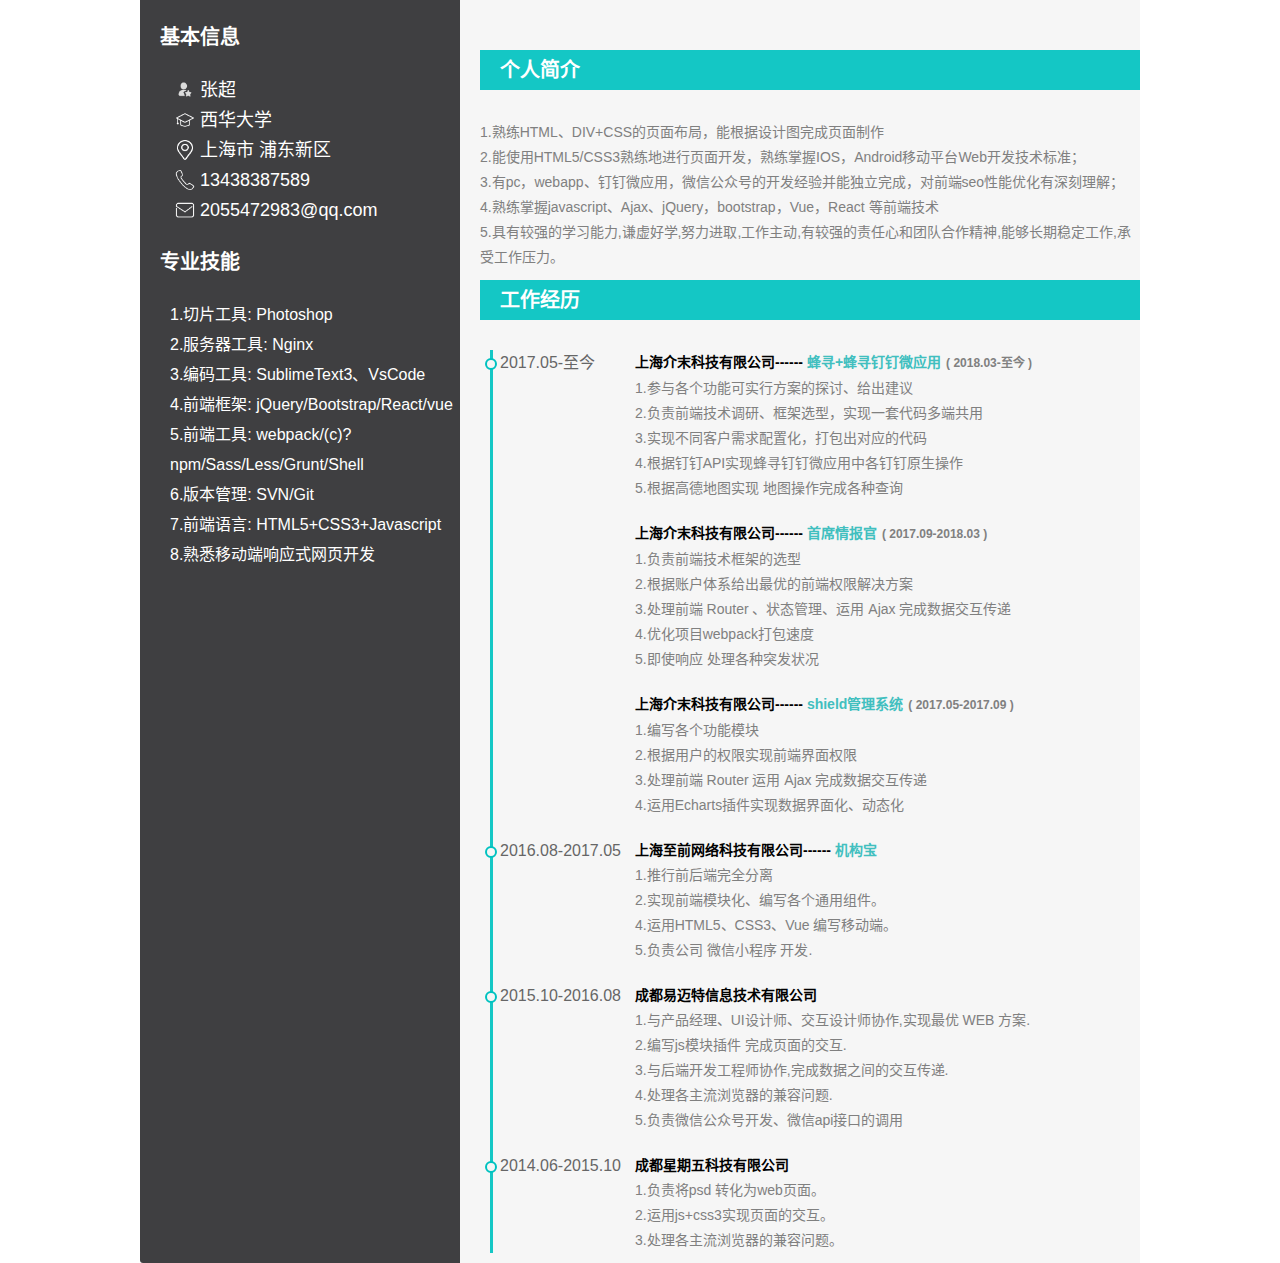
==== commit f4189251: "update" ====
--- a/index.html
+++ b/index.html
@@ -99,7 +99,7 @@
 				<p class="title">成都星期五科技有限公司</p>
 				<p>1.负责将psd 转化为web页面。</p>
 				<p>2.运用js+css3实现页面的交互。</p>
-				<p>3.处理各主流浏览器的兼容问。</p>
+				<p>3.处理各主流浏览器的兼容问题。</p>
 			</div>
 		</div>
 	</div>
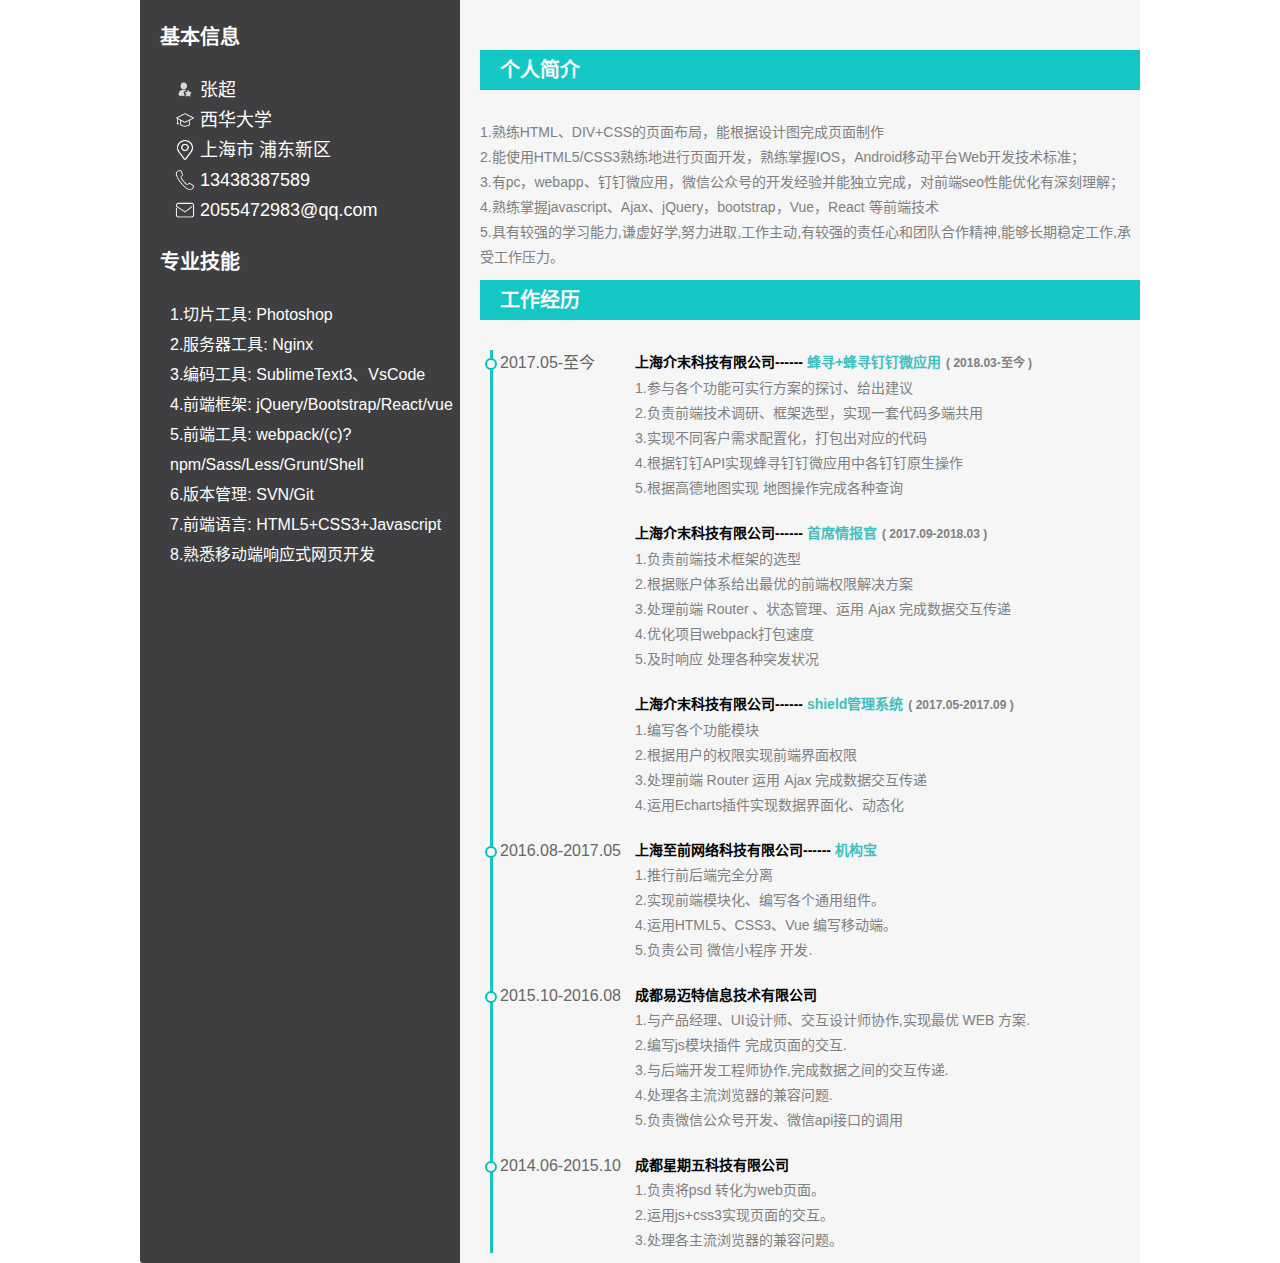
==== commit d29984e7: "update" ====
--- a/index.html
+++ b/index.html
@@ -65,7 +65,7 @@
 					<p>2.根据账户体系给出最优的前端权限解决方案 </p>
 					<p>3.处理前端 Router 、状态管理、运用 Ajax 完成数据交互传递</p>
 					<p>4.优化项目webpack打包速度</p>
-					<p>5.即使响应 处理各种突发状况</p>
+					<p>5.及时响应 处理各种突发状况</p>
 				</div>
 				<div class="items">
 					<!-- <time>2017.05-2017.09</time> -->
